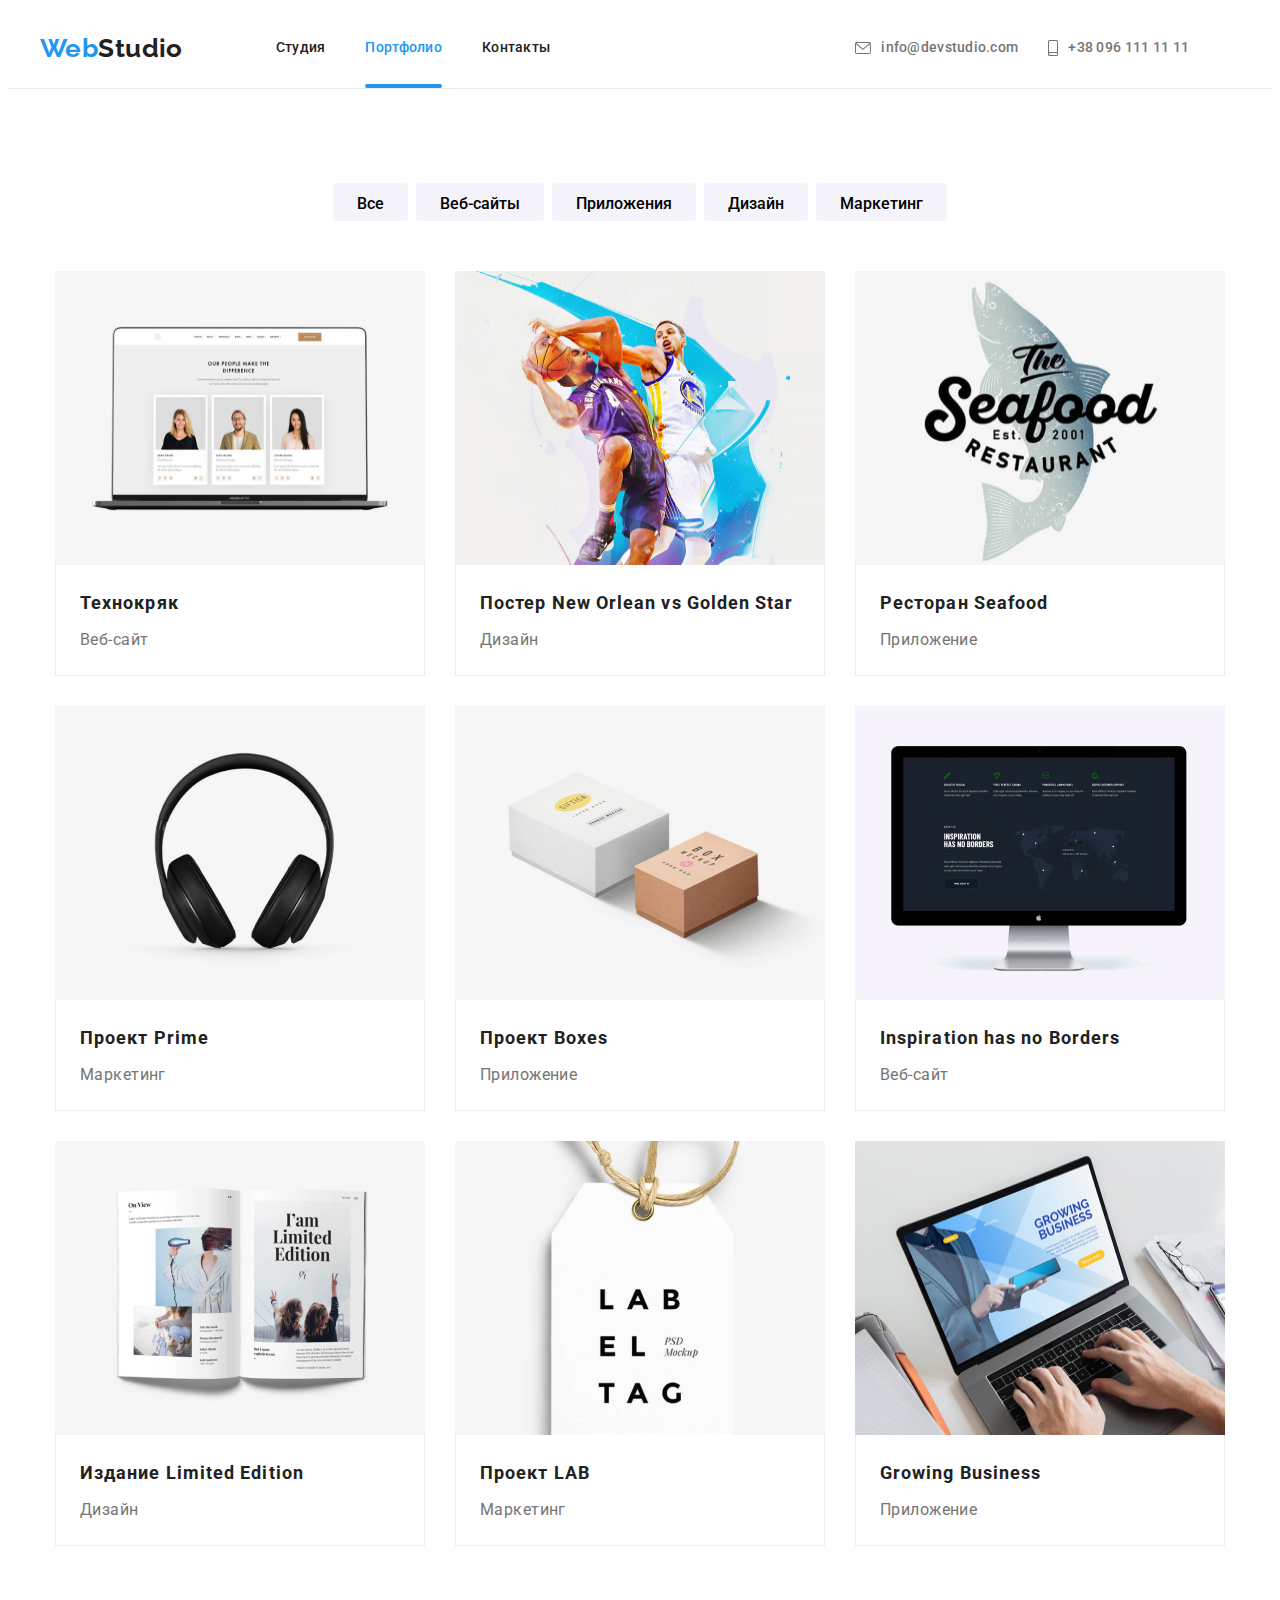
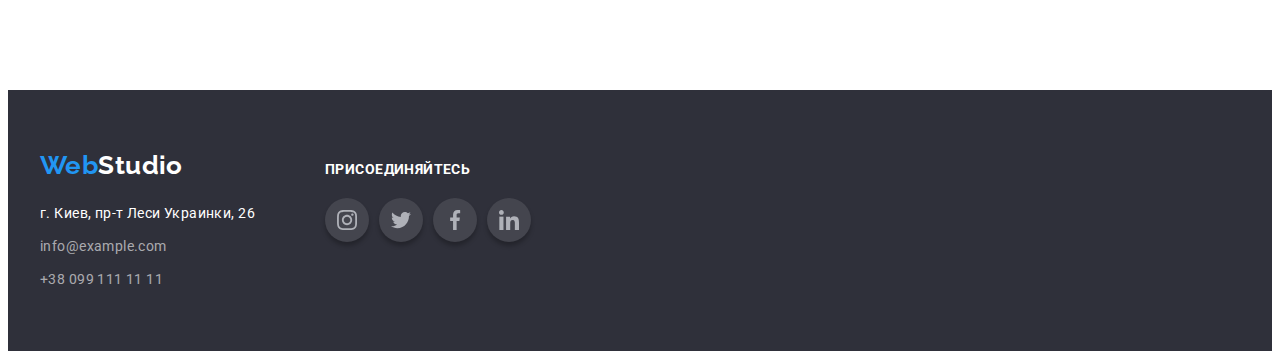
==== portfolio.html @ 7f0e7fc6 "Create portfolio.html" ====
<!DOCTYPE html>
<html lang="ru">
<head>
    <meta charset="UTF-8">
    <meta http-equiv="X-UA-Compatible" content="IE=edge">
    <meta name="viewport" content="width=device-width, initial-scale=1.0">
    <title>Портфолио</title>
    <link rel="preconnect" href="https://fonts.gstatic.com">
    <link href="https://fonts.googleapis.com/css2?family=Raleway:wght@700&family=Roboto:wght@400;500;700;900&display=swap"
        rel="stylesheet">
    <link rel="stylesheet" href="https://cdnjs.cloudflare.com/ajax/libs/modern-normalize/1.0.0/modern-normalize.min.css"
        integrity="sha512-ISS7cAi1PEhQ8jnbJpJZMd29NlhNj4AWYyLOSp2CE/CsHxTCu+r+t0D2yoJudVrd0/8fTVPUVDzY5Tvli75u/g=="
        crossorigin="anonymous" />
    <link rel="stylesheet" href="./css/styles.css">
</head>
<body>
    <!--Заголовок-->
    <!--Верхняя линия-->
    <header class="header">
        <div class="container header-container">
            <nav class="navigation">
                <a class="logo-link link" href="./index.html">
                    <span class="logo-first-link">Web</span>Studio
                </a>
    
                <ul class="menu-list list">
                    <li class="menu-item">
                        <a class="menu-link" href="index.html">Студия</a>
                    </li>
                    <li class="menu-item">
                        <a class="menu-link current" href="portfolio.html">Портфолио</a>
                    </li>
                    <li class="menu-item">
                        <a class="menu-link" href="">Контакты</a>
                    </li>
                </ul>
            </nav>
    
    
            <ul class="contact-list list">
                <li class="contact-item">
                    <a class="link" href="mailto:info@devstudio.com">
                        <svg class="content-link-icon-m">
                            <use href="./images/sprite.svg#icon-envelope"></use>
                        </svg>info@devstudio.com</a>
                </li>
                <li class="contact-item">
                    <a class="link" href="tel:+380961111111">
                        <svg class="content-link-icon-t">
                            <use href="./images/sprite.svg#icon-smartphone"></use>
                        </svg>+38 096 111 11 11</a>
                </li>
            </ul>
        </div>
    </header>

    <!-- Навигация Портфолио-->
    <main>
        
        <section class="filter">
            <div class="container">
            <!--скрыть заголовок-->
            <h1 class="visually-hidden">Портфолио</h1>
            <ul class="list">
                <li class="filter-item">
                    <button class="filter-btn" type="button">Все</button>
                </li>
                <li class="filter-item">
                    <button class="filter-btn" type="button">Веб-сайты</button>
                </li>
                <li class="filter-item">
                    <button class="filter-btn" type="button">Приложения</button>
                </li>
                <li class="filter-item">
                    <button class="filter-btn" type="button">Дизайн</button>
                </li>
                <li class="filter-item">
                    <button class="filter-btn" type="button">Маркетинг</button>
                </li>
             </ul>
            <h2 class="visually-hidden">Проекти</h2>
            <ul class="project-list list">
                <li class="project-item">
                    <a  href="" class="project-card-link link">
                        <div class="project-list-img-wrapper">
                            <img src="./images/portfolio/project1.jpg" alt="Фото людей, которые делают разное в компании" width="370" height="294">
                            <p class="overlay">Технокряк это современная площадка распространения коронавируса. Компании используют эту платформу для цифрового
                    шпионажа и атак на защищённые сервера конкурентов.</p>
                        </div>
                        <div class="project-card">
                            <h3 class="project-title">Технокряк</h3>
                            <p class="project-text">Веб-сайт</p>
                    </div>
                    </a>
                </li>
                <li class="project-item">
                    <a href=""class="project-card-link link">
                        <div class="project-list-img-wrapper">
                            <img src="./images/portfolio/project2.jpg" alt="Баскетболист одной команды пытается забрать мяч у другого" width="370" height="294">
                            <p class="overlay">Технокряк это современная площадка распространения коронавируса. Компании используют эту платформу для цифрового
                            шпионажа и атак на защищённые сервера конкурентов.</p>
                        </div>
                    <div class="project-card">
                    <h3 class="project-title">Постер New Orlean vs Golden Star</h3>
                    <p class="project-text">Дизайн</p>
                    </div>
                    </a>
                </li>
                <li class="project-item">
                    <a href="" class="project-card-link link">
<div class="project-list-img-wrapper">
                    <img src="./images/portfolio/project3.jpg" alt="Логотип ресторана риба" width="370" height="294">
                    <p class="overlay">Технокряк это современная площадка распространения коронавируса. Компании используют эту платформу
                        для цифрового
                        шпионажа и атак на защищённые сервера конкурентов.</p>
                    </div>

                    <div class="project-card">
                    <h3 class="project-title">Ресторан Seafood</h3>
                    <p class="project-text">Приложение</p>
                    </div>
                    </a>
                </li>
                <li class="project-item">
                    <a href="" class="project-card-link link">
<div class="project-list-img-wrapper">
                    <img src="./images/portfolio/project4.jpg" alt="Наушники" width="370" height="294">
                <p class="overlay">Технокряк это современная площадка распространения коронавируса. Компании используют эту платформу
                    для цифрового
                    шпионажа и атак на защищённые сервера конкурентов.</p>
                </div>
                   
                    <div class="project-card">
                    <h3 class="project-title">Проект Prime</h3>
                    <p class="project-text">Маркетинг</p>
                    </div>
                    </a>
                </li>
                <li class="project-item">
                    <a href="" class="project-card-link link">
<div class="project-list-img-wrapper">
                    <img src="./images/portfolio/project5.jpg" alt="Две коробки" width="370" height="294">
                    <p class="overlay">Технокряк это современная площадка распространения коронавируса. Компании используют эту платформу
                        для цифрового
                        шпионажа и атак на защищённые сервера конкурентов.</p>
                    </div>
                    <div class="project-card">
                    <h3 class="project-title">Проект Boxes</h3>
                    <p class="project-text">Приложение</p>
                    </div>
                    </a>
                </li>
                <li class="project-item">
                    <a href="" class="project-card-link link">
                    <div class="project-list-img-wrapper">
                        <img src="./images/portfolio/project6.jpg" alt="Монитор компьютера" width="370" height="294">
                    <p class="overlay">Технокряк это современная площадка распространения коронавируса. Компании используют эту платформу
                        для цифрового
                        шпионажа и атак на защищённые сервера конкурентов.</p>
                    </div>
                        <div class="project-card">
                    <h3 class="project-title">Inspiration has no Borders</h3>
                    <p class="project-text">Веб-сайт</p>
                    </div>
                    </a>
                </li>
                <li class="project-item">
                    <a href="" class="project-card-link link">
                    <div class="project-list-img-wrapper">
                     <img src="./images/portfolio/project7.jpg" alt="Открытый журнал" width="370" height="294">
                    <p class="overlay">Технокряк это современная площадка распространения коронавируса. Компании используют эту платформу
                        для цифрового
                        шпионажа и атак на защищённые сервера конкурентов.</p>
                    </div>
                     <div class="project-card">
                    <h3 class="project-title">Издание Limited Edition</h3>
                    <p class="project-text">Дизайн</p>
                    </div>
                    </a>
                </li>
                <li class="project-item">
                    <a href="" class="project-card-link link">
                    <div class="project-list-img-wrapper">
                        <img src="./images/portfolio/project8.jpg" alt="Этикетка одежди" width="370" height="294">
                    <p class="overlay">Технокряк это современная площадка распространения коронавируса. Компании используют эту платформу
                        для цифрового
                        шпионажа и атак на защищённые сервера конкурентов.</p>
                    </div>
                        <div class="project-card">
                        <h3 class="project-title">Проект LAB</h3>
                    <p class="project-text">Маркетинг</p>
                    </div>
                    </a>
                </li>
                <li class="project-item">
                    <a href="" class="project-card-link link">
                    <div class="project-list-img-wrapper">
                        <img src="./images/portfolio/project9.jpg" alt="Мужчина работает на ноутбуке" width="370" height="294">
                    <p class="overlay">Технокряк это современная площадка распространения коронавируса. Компании используют эту платформу
                        для цифрового
                        шпионажа и атак на защищённые сервера конкурентов.</p>
                    </div>
                        <div class="project-card">
                    <h3 class="project-title">Growing Business</h3>
                    <p class="project-text">Приложение</p>
                    </div>
                    </a>
                </li>
            </ul>
            </div>
        </section>    
    </main>

<!--Подвал-->
<!--Подвал-->
<footer class="footer">
    <div class="footer-container container">
        <div class="footer-container-adress">

            <a class="logo-link link" href="./index.html">
                <span class="logo-first-link">Web</span><span class="logo-secondary-link">Studio</span>
            </a>

            <address class="address">
                <p class="address-text">
                    <a class="map-link" href="https://goo.gl/maps/mj9vzz49X9CkKf8P8" target="_blank"
                        rel="noopener noreferrer">г.
                        Киев, пр-т Леси Украинки, 26</a>
                </p>
                <ul class="list">
                    <li class="address-item">
                        <a class="mail-link link" href="mailto:info@example.com">info@example.com</a>
                    </li>
                    <li class="address-item">
                        <a class="tel-link link" href="tel:+380991111111">+38 099 111 11 11</a>
                    </li>
                </ul>
            </address>
        </div>
        <!--Присоединяйтесь-->
        <div class="join">
            <p class="join-text">присоединяйтесь</p>
            <ul class="join-list list">
                <li class="join-item">
                    <a href="" class="join-link">
                        <svg class="join-link-icon">
                            <use href="./images/sprite.svg#icon-instagram"></use>
                        </svg>
                    </a>
                </li>
                <li class="join-item">
                    <a href="" class="join-link">
                        <svg class="join-link-icon">
                            <use href="./images/sprite.svg#icon-twitter"></use>
                        </svg>
                    </a>
                </li>
                <li class="join-item">
                    <a href="" class="join-link">
                        <svg class="join-link-icon">
                            <use href="./images/sprite.svg#icon-facebook"></use>
                        </svg>
                    </a>
                </li>
                <li class="join-item">
                    <a href="" class="join-link">
                        <svg class="join-link-icon">
                            <use href="./images/sprite.svg#icon-linkedin"></use>
                        </svg>
                    </a>
                </li>
            </ul>

        </div>
    </div>
</footer>

</body>
</html>
---- css/styles.css ----
:root {
  --main-font: 'Roboto', sans-serif;
  --secondary-font: 'Raleway', sans-serif;
  --background-color: #f5f4fa;
  --main-color: #212121;
  --secondary-text-color: #757575;
  --accent-color: #2196f3;
  --btn-main-color: #188ce8;
  --primary-white: #ffffff;
  --accent-white: rgba(255, 255, 255, 0.6);
  --background-footer-hero: #2f303a;
  --logo-secondary-color: ##000000;
  --background-project-color: #eeeeee;
  --main-logo-color: #afb1b8;
}
h1,
h2,
h3,
h4,
h5,
h6,
p {
  margin-top: 0;
  margin-bottom: 0;
}

ul,
ol {
  margin-top: 0;
  margin-bottom: 0;
  padding-left: 0;
}

img {
  display: block;
}

.list {
  list-style: none;
}
.link {
  text-decoration: none;
}

body {
  color: var(--main-color);
  font-family: var(--main-font);
  font-weight: 400;
  font-size: 14px;
  line-height: 1.71;
  letter-spacing: 0.03em;
}

/* ============= COMPONENTS ============= */
.container {
  width: 1200px;
  padding-left: 15px;
  padding-right: 15px;
  margin: 0 auto;
}
/*========== END COMPONENTS ============= */

/*========== Header ========== */
.header {
  background-color: var(--primary-white);
  border-bottom: 1px solid #ececec;
}
.header-container {
  display: flex;
  align-items: center;
}

.navigation {
  display: flex;
  align-items: center;
}
.menu-list {
  display: flex;
  align-items: center;
  margin-left: 93px;
}

.menu-list .menu-item:not(:last-child) {
  margin-right: 40px;
}
.menu-list .menu-link {
  display: block;
  padding-top: 32px;
  padding-bottom: 32px;
}

.logo-link {
  font-family: var(--secondary-font);
  font-style: normal;
  font-weight: 700;
  font-size: 26px;
  line-height: 1.19;
  color: var(--logo-secondary-color);
  text-decoration: none;
}

.logo-first-link {
  color: var(--accent-color);
}

.menu-link {
  font-weight: 500;
  font-size: 14px;
  line-height: 1.14;
  letter-spacing: 0.02em;
  text-decoration: none;
  color: var(--main-color);
  transition: color 250ms cubic-bezier(0.4, 0, 0.2, 1);
}
.current {
  position: relative;
}
.current::after {
  position: absolute;
  left: 0;
  bottom: 0;
  display: block;
  content: '';
  height: 4px;
  width: 100%;
  border-radius: 2px;
  background-color: var(--accent-color);
}

.menu-link:hover,
.menu-link:focus {
  color: var(--accent-color);
}
.menu-link.current {
  color: var(--accent-color);
}
.contact-list {
  display: flex;
  margin-left: 305px;
}
.contact-list .link {
  display: block;
  padding-top: 32px;
  padding-bottom: 32px;
}

.contact-list .contact-item:not(:last-child) {
  margin-right: 30px;
}
.contact-item .link,
.contact-item .link {
  display: flex;
  align-items: center;
  font-weight: 500;
  font-size: 14px;
  line-height: 1.14;
  letter-spacing: 0.02em;
  text-decoration: none;
  color: var(--secondary-text-color);
  transition: color 250ms cubic-bezier(0.4, 0, 0.2, 1);
}

.link:hover,
.link:focus {
  color: var(--accent-color);
  outline: none;
}
.content-link-icon-m {
  width: 16px;
  height: 12px;
  margin-right: 10px;
  fill: currentColor;
  transition: fill;
}
.content-link-icon-t {
  width: 10px;
  height: 16px;
  margin-right: 10px;
  fill: currentColor;
  transition: fill;
}

/*========== End Header ========== */

/*========== Hero ========== */
.hero {
  max-width: 1600px;
  height: 600px;
  margin-left: auto;
  margin-right: auto;
  background-color: var(--background-footer-hero);
  text-align: center;
  padding-top: 200px;
  padding-bottom: 200px;
  background-image: linear-gradient(
      rgba(47, 48, 58, 0.4),
      rgba(47, 48, 58, 0.4)
    ),
    url('../images/heroimg.jpg');
  background-size: cover;
}
.main-title {
  margin: 0 auto 30px;
  width: 696px;
  font-weight: 900;
  font-size: 44px;
  line-height: 1.36;
  letter-spacing: 0.06em;
  text-transform: uppercase;
  color: var(--primary-white);
}
.modal-btn {
  padding: 10px 32px;
  border: 1px solid transparent;
  border-radius: 4px;
  margin-left: auto;
  margin-right: auto;
  min-width: 200px;
  height: 50px;
  font-weight: 700;
  font-size: 16px;
  line-height: 1.87;
  display: block;
  align-items: center;
  letter-spacing: 0.06em;
  color: var(--primary-white);
  background-color: var(--accent-color);
}
.modal-btn:hover,
.modal-btn:focus {
  color: var(--primary-white);
  background-color: var(--btn-main-color);
  outline: none;
}

/*========== End Hero ========== */
/*========== About ========== */
.about {
  padding-top: 94px;
  padding-bottom: 47px;
}
.visually-hidden {
  position: absolute;
  width: 1px;
  height: 1px;
  margin: -1px;
  border: 0;
  padding: 0;

  white-space: nowrap;
  clip-path: inset(100%);
  clip: rect(0 0 0 0);
  overflow: hidden;
}

.about-list {
  display: flex;
  padding-bottom: 0;
  margin-top: -30px;
  margin-left: -30px;
}

.about-item {
  width: calc((100%-120px) / 4);
  margin-top: 30px;
  margin-left: 30px;
}

.about-title {
  margin-bottom: 10px;
  font-weight: 700;
  font-size: 14px;
  line-height: 1.14;
  letter-spacing: 0.03em;
  text-transform: uppercase;
}
.about-description {
  font-size: 14px;
  color: var(--secondary-text-color);
}
.about-container {
  display: flex;
  justify-content: center;
  align-items: center;
  width: 270px;
  height: 120px;
  background-color: var(--background-color);
  border-radius: 4px;
  margin-bottom: 30px;
}
.about-link-icon {
  width: 70px;
  height: 70px;
}

/*========== End about ========== */

/*========== Work ========== */
.work {
  padding-top: 47px;
  padding-bottom: 94px;
}
.work-list {
  display: flex;
  flex-wrap: wrap;
  margin-left: -30px;
  margin-top: -30px;
}
.work-title {
  margin-bottom: 50px;
  font-weight: 700;
  font-size: 36px;
  line-height: 1.17;
  text-align: center;
}
.work-list .item {
  margin-left: 30px;
  margin-top: 30px;
}
.item {
  position: relative;
}
.work-card-text {
  position: absolute;
  bottom: 0;
  right: 0;
  display: flex;
  justify-content: center;
  align-items: center;
  width: 370px;
  height: 70px;
  background: rgba(47, 48, 58, 0.8);
  padding-top: 27px;
  padding-bottom: 27px;
}
.work-text {
  font-weight: 700;
  line-height: 1.14px;
  text-align: center;
  text-transform: uppercase;
  color: var(--primary-white);
}
/*========== End Work ========== */

/*========== Team ========== */
.team {
  color: var(--main-color);
  background-color: var(--background-color);
  padding-top: 94px;
  padding-bottom: 94px;
  text-align: center;
}
.team-list {
  display: flex;
  flex-wrap: wrap;
  margin-left: -30px;
  margin-top: -30px;
}

.team-title {
  margin-bottom: 50px;
  font-weight: 700;
  font-size: 36px;
  line-height: 1.17;
}
.team-card {
  padding: 30px 32px;
}
.team-item .title {
  margin-bottom: 10px;
  font-weight: 500;
  font-size: 16px;
  line-height: 1.19;
}
.team-text {
  font-size: 16px;
  line-height: 1.19;
  color: var(--secondary-text-color);
  margin-bottom: 16px;
}
.team-item {
  margin-left: 30px;
  margin-top: 30px;
  border-radius: 0px 0px 4px 4px;
  background: #ffffff;
  box-shadow: 0px 1px 3px rgba(0, 0, 0, 0.12), 0px 1px 1px rgba(0, 0, 0, 0.14),
    0px 2px 1px rgba(0, 0, 0, 0.2);
}
.social-list {
  display: flex;
  justify-content: space-between;
}
.social-list-link {
  display: flex;
  justify-content: center;
  align-items: center;
  width: 44px;
  height: 44px;
  background: transparent;
  border-radius: 50%;
  transition: background-color 250ms cubic-bezier(0.4, 0, 0.2, 1);
}
.social-link-icon {
  width: 20px;
  height: 20px;
  fill: var(--main-logo-color);
  transition: fill 250ms cubic-bezier(0.4, 0, 0.2, 1);
}
.social-list-link:hover,
.social-list-link:focus {
  background-color: var(--accent-color);
  outline: none;
}
.social-list-link:hover .social-link-icon,
.social-list-link:focus .social-link-icon {
  fill: var(--primary-white);
}
/*========== End team========== */
/*========== Clients========== */
.clients {
  background-color: var(--primary-white);
  padding-top: 94px;
  padding-bottom: 94px;
}
.clients-title {
  font-weight: 700;
  font-size: 36px;
  line-height: 1.17;
  text-align: center;
  margin-bottom: 50px;
}
.clients-list {
  display: flex;
  justify-content: space-between;
}
.clients-list-link {
  display: flex;
  justify-content: center;
  align-items: center;
  width: 170px;
  height: 90px;
  background: transparent;
  border: 1px solid var(--main-logo-color);
  transition: border 250ms cubic-bezier(0.4, 0, 0.2, 1);
}
.clients-link-icon {
  width: 106px;
  height: 60px;
  fill: var(--main-logo-color);
  transition: fill 250ms cubic-bezier(0.4, 0, 0.2, 1);
}
.clients-list-link:hover,
.clients-list-link:focus {
  background: transparent;
  border: 1px solid var(--accent-color);
  outline: none;
}
.clients-list-link:hover .clients-link-icon,
.clients-list-link:focus .clients-link-icon {
  fill: var(--accent-color);
}

/*========== End clients========== */
/*========== Footer========== */
.footer {
  display: flex;
  background-color: var(--background-footer-hero);
  padding-top: 60px;
  padding-bottom: 60px;
}
.footer-container {
  display: flex;
  align-items: baseline;
}
.footer-container-adress {
  align-items: center;
}
.logo-secondary-link {
  color: var(--primary-white);
}
.address {
  margin-top: 20px;
  display: block;
}
.address-text {
  margin-bottom: 9px;
}
.address-item:not(:last-child) {
  margin-bottom: 9px;
}
.map-link {
  font-style: normal;
  font-size: 14px;
  text-decoration: none;
  color: var(--primary-white);
  transition: color 250ms cubic-bezier(0.4, 0, 0.2, 1);
}
.mail-link,
.tel-link {
  font-style: normal;
  font-size: 14px;
  color: var(--accent-white);
  text-decoration: none;
  transition: color 250ms cubic-bezier(0.4, 0, 0.2, 1);
}
.map-link:hover,
.map-link:focus {
  outline: none;
  color: var(--accent-color);
}
.mail-link:hover,
.mail-link:focus {
  color: var(--accent-color);
  outline: none;
}
.tel-link:hover,
.tel-link:focus {
  color: var(--accent-color);
  outline: none;
}
.join-list {
  display: flex;
  align-items: center;
  justify-content: center;
}
.join-item:not(:last-child) {
  margin-right: 10px;
}
.join {
  margin-left: 70px;
}
.join-text {
  margin-bottom: 20px;
  font-weight: 700;
  line-height: 1.14;
  text-transform: uppercase;
  color: var(--primary-white);
}
.join-link {
  display: flex;
  justify-content: center;
  align-items: center;
  width: 44px;
  height: 44px;
  border-radius: 50%;
  background-color: rgba(255, 255, 255, 0.1);
  color: var(--main-logo-color);
  box-shadow: 0px 4px 4px rgba(0, 0, 0, 0.25);
  transition: background-color 250ms cubic-bezier(0.4, 0, 0.2, 1);
}
.join-link-icon {
  width: 20px;
  height: 20px;
  fill: currentColor;
  transition: fill 250ms cubic-bezier(0.4, 0, 0.2, 1);
}
.join-link:hover,
.join-link:focus {
  background-color: var(--accent-color);
  outline: none;
}
.join-link:hover .join-link-icon,
.join-link:focus .join-link-icon {
  fill: var(--primary-white);
}

/*========== End footer========== */

/*========== Portfolio========== */

/*==========Filter==========*/
.filter {
  padding-top: 94px;
  padding-bottom: 94px;
}
.filter .list {
  display: flex;
  justify-content: center;
  margin-bottom: 50px;
}

.filter-btn {
  height: 38px;
  padding: 6px 22px;
  border-radius: 4px;
  border-color: transparent;
  font-family: inherit;
  font-weight: 500;
  font-size: 16px;
  line-height: 1.62;
  display: flex;
  text-align: center;
  background-color: var(--background-color);
  cursor: pointer;
  transition: background-color 250ms cubic-bezier(0.4, 0, 0.2, 1),
    color 250ms cubic-bezier(0.4, 0, 0.2, 1),
    box-shadow 250ms cubic-bezier(0.4, 0, 0.2, 1);
}
.filter-btn:hover,
.filter-btn:focus {
  outline: none;
  color: var(--primary-white);
  background-color: var(--accent-color);
  box-shadow: 1px 4px 6px rgba(0, 0, 0, 0.16), 0px 4px 4px rgba(0, 0, 0, 0.06);
}
.filter-item:not(:last-child) {
  margin-right: 8px;
}
/*==========End filter==========*/
/*==========Project==========*/
.project-list {
  display: flex;
  flex-wrap: wrap;
  margin-left: -30px;
  margin-top: -30px;
}
.project-item {
  margin-left: 30px;
  margin-top: 30px;
  background-color: var(--background-project-color);
}
.project-card-link {
  display: block;
  padding-top: 0;
  transition: box-shadow 250ms cubic-bezier(0.4, 0, 0.2, 1);
}
.project-card-link:hover,
.project-card-link:focus {
  outline: none;
  box-shadow: 1px 4px 6px rgba(0, 0, 0, 0.16), 0px 4px 4px rgba(0, 0, 0, 0.16),
    0px 1px 1px rgba(0, 0, 0, 0.12);
}

.project-card {
  padding: 20px 24px;
  background: var(--primary-white);
  border: 1px solid var(--background-project-color);
  border-top: 0;
}
.project-title {
  margin-bottom: 4px;
  font-weight: 700;
  font-size: 18px;
  line-height: 2;
  letter-spacing: 0.06em;
  color: var(--main-color);
}
.project-text {
  font-weight: 400;
  font-size: 16px;
  line-height: 1.87;
  color: var(--secondary-text-color);
}
.project-list-img-wrapper {
  position: relative;
  overflow: hidden;
}
.overlay {
  position: absolute;
  top: 0;
  left: 0;
  font-size: 18px;
  width: 100%;
  height: 100%;
  line-height: 1.56;
  color: var(--primary-white);
  background-color: rgba(33, 150, 243, 0.9);
  padding: 63px 24px;
  overflow: auto;
  transform: translateY(100%);
  transition: transform 250ms cubic-bezier(0.4, 0, 0.2, 1);
}
.project-card-link:hover .overlay,
.project-card-link:focus .overlay {
  transform: translateY(0);
}
/*==========End Project==========*/
/*========== End portfolio========== */
/*========== Modal Window========== */
.backdrop {
  position: fixed;
  top: 0;
  left: 0;
  width: 100%;
  height: 100%;
  background-color: rgba(0, 0, 0, 0.2);
  z-index: 1000;

  transition: opacity 250ms, visibility 250ms;
}
.modal {
  position: absolute;
  top: 50%;
  left: 50%;
  transform: translate(-50%, -50%);
  width: 528px;
  height: 581px;
  background-color: var(--primary-white);
}
.modal-close-btn {
  position: absolute;
  top: 8px;
  right: 8px;
  width: 30px;
  height: 30px;
  display: flex;
  justify-content: center;
  align-items: center;
  background-color: var(--primary-white);
  border-radius: 50%;
  border: 1px solid rgba(0, 0, 0, 0.1);
  cursor: pointer;
  padding: 0;
}

.modal-close-icon {
  width: 18px;
  height: 18px;
  fill: currentColor;
}
.is-hidden {
  opacity: 0;
  visibility: hidden;
  pointer-events: none;
}
/*==========End Modal Window========== */
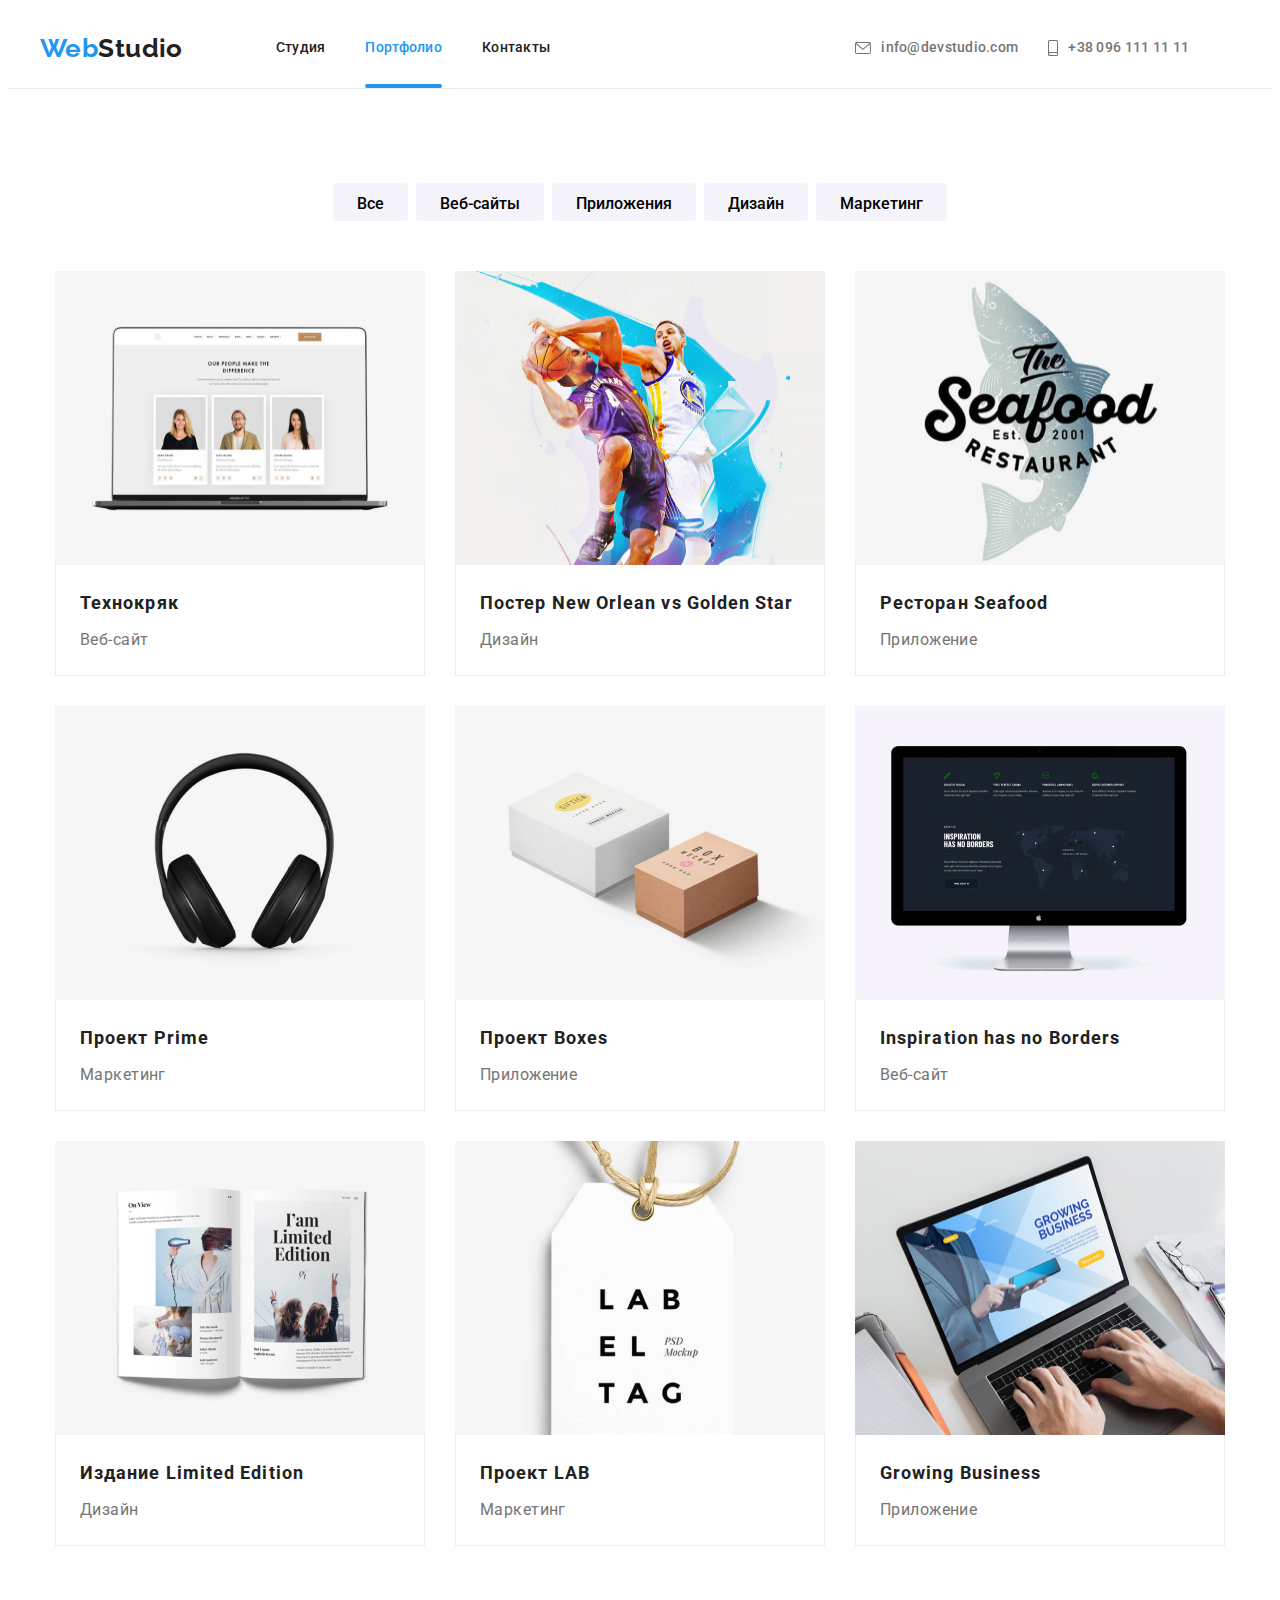
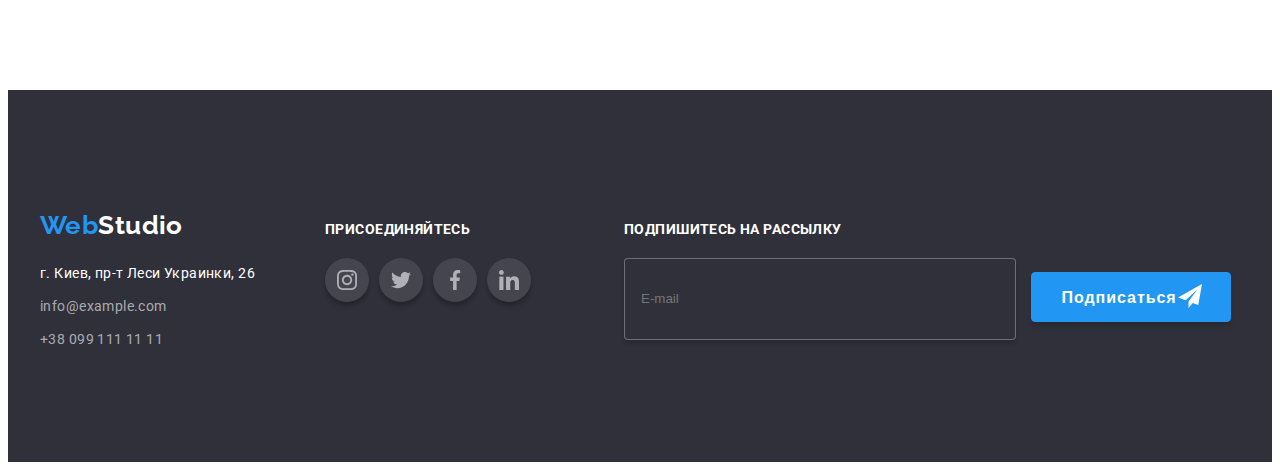
==== commit e07d29c9: "Update portfolio.html" ====
--- a/portfolio.html
+++ b/portfolio.html
@@ -270,9 +270,20 @@
                     </a>
                 </li>
             </ul>
-
         </div>
+        <!--Подписаться-->
+        <form action="#" class="sign-up-form">
+            <b class="sign-up-text">Подпишитесь на рассылку</b>
+            <label>
+                <input type="email" name="sign-up-email" class="sign-up-input" placeholder="E-mail" required>
+            </label>
+            <button type="submit" class="sign-up-btn">Подписаться
+                <svg class="sign-up-icon">
+                    <use href="./images/sprite.svg#icon-send"></use>
+                </svg></button>
+        </form>
     </div>
+
 </footer>
 
 </body>
--- a/css/styles.css
+++ b/css/styles.css
@@ -50,7 +50,16 @@
   line-height: 1.71;
   letter-spacing: 0.03em;
 }
-
+.visually-hidden {
+  position: absolute !important;
+  clip: rect(1px 1px 1px 1px); /* IE6, IE7 */
+  clip: rect(1px, 1px, 1px, 1px);
+  padding: 0 !important;
+  border: 0 !important;
+  height: 1px !important;
+  width: 1px !important;
+  overflow: hidden;
+}
 /* ============= COMPONENTS ============= */
 .container {
   width: 1200px;
@@ -465,6 +474,7 @@
 .footer {
   display: flex;
   background-color: var(--background-footer-hero);
+  min-height: 252px;
   padding-top: 60px;
   padding-bottom: 60px;
 }
@@ -518,6 +528,7 @@
   color: var(--accent-color);
   outline: none;
 }
+/*========== Footer join========== */
 .join-list {
   display: flex;
   align-items: center;
@@ -563,7 +574,68 @@
 .join-link:focus .join-link-icon {
   fill: var(--primary-white);
 }
-
+/*========== Footer join end========== */
+/*========== Footer form========== */
+
+.sign-up-form {
+  margin-top: 72px;
+  margin-left: 93px;
+}
+.sign-up-text {
+  display: flex;
+  color: var(--primary-white);
+  margin-bottom: 20px;
+  font-weight: 700;
+  line-height: 1.14;
+  text-transform: uppercase;
+}
+.sign-up-input {
+  width: 358px;
+  height: 50px;
+  padding: 15px 16px;
+  background-color: var(--background-footer-hero);
+  border: 1px solid rgba(255, 255, 255, 0.3);
+  box-shadow: 0px 4px 4px rgba(0, 0, 0, 0.15);
+  border-radius: 4px;
+  position: relative;
+}
+.sign-up-input:hover,
+.sign-up-input:focus {
+  outline: none;
+  color: var(--primary-white);
+}
+.sign-up-btn {
+  display: inline-flex;
+  position: relative;
+  min-width: 200px;
+  height: 50px;
+  margin-left: 12px;
+  padding: 10px 29px;
+  font-weight: 700;
+  font-size: 16px;
+  line-height: 1.87;
+  text-align: center;
+  letter-spacing: 0.06em;
+  color: var(--primary-white);
+  background-color: var(--accent-color);
+  border: 1px solid rgba(33, 150, 243, 1);
+  box-shadow: 0px 4px 4px rgba(0, 0, 0, 0.15);
+  border-radius: 4px;
+  transition: background-color 250ms cubic-bezier(0.4, 0, 0.2, 1);
+
+}
+.sign-up-icon {
+  position: absolute;
+  right: 28px;
+  bottom: 13px;
+  width: 24px;
+  height: 24px;
+}
+.sign-up-btn:hover,
+.sign-up-btn:focus {
+  background-color: var(--btn-main-color);
+}
+/*========== Footer form========== */
 /*========== End footer========== */
 
 /*========== Portfolio========== */
@@ -685,7 +757,6 @@
   height: 100%;
   background-color: rgba(0, 0, 0, 0.2);
   z-index: 1000;
-
   transition: opacity 250ms, visibility 250ms;
 }
 .modal {
@@ -696,6 +767,7 @@
   width: 528px;
   height: 581px;
   background-color: var(--primary-white);
+  padding: 40px;
 }
 .modal-close-btn {
   position: absolute;
@@ -723,4 +795,113 @@
   visibility: hidden;
   pointer-events: none;
 }
+.modal-form-head {
+  font-weight: 700;
+  font-size: 20px;
+  line-height: 1.15;
+  text-align: center;
+  margin-bottom: 12px;
+}
+.modal-form {
+  display: flex;
+  flex-direction: column;
+}
+.modal-form-field {
+  font-size: 12px;
+  line-height: 1.17;
+  letter-spacing: 0.01em;
+  color: var(--secondary-text-color);
+  margin-bottom: 10px;
+}
+.modal-form-input-wrapper {
+  position: relative;
+  display: block;
+  margin-top: 4px;
+}
+.modal-form-input {
+  width: 100%;
+  height: 40px;
+  border: 1px solid rgba(33, 33, 33, 0.2);
+  border-radius: 4px;
+  padding-left: 42px;
+}
+.modal-icon {
+  position: absolute;
+  top: 50%;
+  left: 12px;
+  transform: translateY(-50%);
+  width: 18px;
+  height: 18px;
+  fill: #212121;
+}
+.modal-form-input:focus {
+  outline: none;
+  border-color: var(--accent-color);
+}
+.modal-form-input:focus + .modal-icon {
+  fill: var(--accent-color);
+}
+.modal-form-message {
+  width: 100%;
+  height: 120px;
+  border: 1px solid rgba(33, 33, 33, 0.2);
+  border-radius: 4px;
+  resize: none;
+  padding: 12px 16px;
+  margin-top: 4px;
+}
+.modal-form-message::placeholder {
+}
+.modal-form-message:focus {
+  outline: none;
+  border-color: var(--accent-color);
+}
+.modal-form-checkbox-policy {
+  color: var(--secondary-text-color);
+  margin-top: 20px;
+  
+}
+.modal-form-checkbox-policy::before {
+  display: inline-block;
+  vertical-align: middle;
+  content: '';
+  width: 16px;
+  height: 15px;
+  cursor: pointer;
+  border: 2px solid var(--main-color);
+  margin-right: 7px;
+}
+.modal-form-checkbox:checked + .modal-form-checkbox-policy::before {
+  background-image: url(../images/check.svg);
+  border-radius: 2px;
+  border: #2196f3;
+  
+}
+.modal-form-checkbox:focus + .modal-form-checkbox-policy::before {
+  outline: 1px var(--accent-color);
+}
+.modal-form-btn {
+  align-items: center;
+  padding: 10px 55px;
+  border: 1px solid transparent;
+  border-radius: 4px;
+  margin-left: auto;
+  margin-right: auto;
+  min-width: 200px;
+  height: 50px;
+  font-weight: 700;
+  font-size: 16px;
+  line-height: 1.87;
+  cursor: pointer;
+  letter-spacing: 0.06em;
+  color: var(--primary-white);
+  background-color: var(--accent-color);
+  transition: color 250ms cubic-bezier(0.4, 0, 0.2, 1), background-color 250ms cubic-bezier(0.4, 0, 0.2, 1);
+  margin-top: 30px;
+}
+.modal-form-btn:hover,
+.modal-form-btn:focus {
+  color: var(--primary-white);
+  background-color: var(--btn-main-color);
+  
 /*==========End Modal Window========== */
